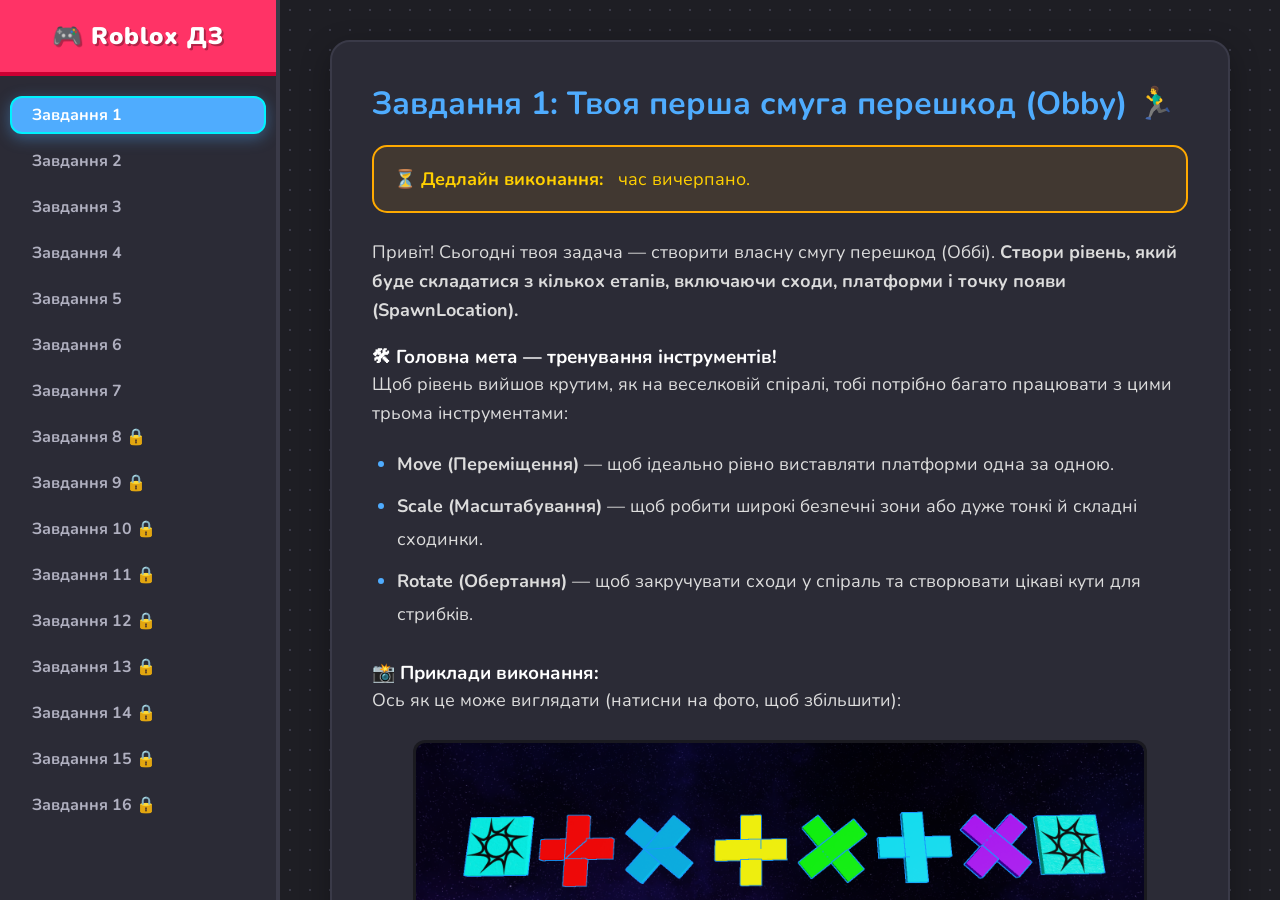
==== hw1.html @ 442c8420 "Initial commit" ====
<!doctype html>
<html lang="uk">
  <head>
    <meta charset="UTF-8" />
    <meta name="viewport" content="width=device-width, initial-scale=1.0" />
    <title>Roblox ДЗ - Завдання 1</title>
    <link
      href="https://fonts.googleapis.com/css2?family=Nunito:wght@400;700;900&display=swap"
      rel="stylesheet"
    />
    <link rel="stylesheet" href="style.css" />
  </head>
  <body>
    <div class="app-container">
      <aside class="sidebar">
        <div class="logo">
          <h2>🎮 Roblox ДЗ</h2>
        </div>
        <nav class="task-list">
          <a href="hw1.html" class="task-link active">Завдання 1</a>
          <a href="hw2.html" class="task-link">Завдання 2</a>
          <a href="hw3.html" class="task-link">Завдання 3</a>
          <a href="hw4.html" class="task-link">Завдання 4</a>
          <a href="hw5.html" class="task-link">Завдання 5</a>
          <a href="hw6.html" class="task-link">Завдання 6</a>
          <a href="hw7.html" class="task-link">Завдання 7</a>

          <a href="hw8.html" class="task-link">Завдання 8 🔒</a>
          <a href="hw9.html" class="task-link">Завдання 9 🔒</a>
          <a href="hw10.html" class="task-link">Завдання 10 🔒</a>
          <a href="hw11.html" class="task-link">Завдання 11 🔒</a>
          <a href="hw12.html" class="task-link">Завдання 12 🔒</a>
          <a href="hw13.html" class="task-link">Завдання 13 🔒</a>
          <a href="hw14.html" class="task-link">Завдання 14 🔒</a>
          <a href="hw15.html" class="task-link">Завдання 15 🔒</a>
          <a href="hw16.html" class="task-link">Завдання 16 🔒</a>
        </nav>
      </aside>

      <main class="main-content">
        <div class="content-box">
          <h1>Завдання 1: Твоя перша смуга перешкод (Obby) 🏃‍♂️</h1>

          <div class="info-box deadline-box">
            <strong>⏳ Дедлайн виконання:</strong> час вичерпано.
          </div>

          <p>
            Привіт! Сьогодні твоя задача — створити власну смугу перешкод
            (Оббі).
            <strong
              >Створи рівень, який буде складатися з кількох етапів, включаючи
              сходи, платформи і точку появи (SpawnLocation).</strong
            >
          </p>

          <h3>🛠 Головна мета — тренування інструментів!</h3>
          <p>
            Щоб рівень вийшов крутим, як на веселковій спіралі, тобі потрібно
            багато працювати з цими трьома інструментами:
          </p>
          <ul class="task-steps">
            <li>
              <strong>Move (Переміщення)</strong> — щоб ідеально рівно
              виставляти платформи одна за одною.
            </li>
            <li>
              <strong>Scale (Масштабування)</strong> — щоб робити широкі
              безпечні зони або дуже тонкі й складні сходинки.
            </li>
            <li>
              <strong>Rotate (Обертання)</strong> — щоб закручувати сходи у
              спіраль та створювати цікаві кути для стрибків.
            </li>
          </ul>

          <h3>📸 Приклади виконання:</h3>
          <p>Ось як це може виглядати (натисни на фото, щоб збільшити):</p>

          <div class="slider-wrapper">
            <div class="slider-container">
              <img src="img/1.png" alt="Приклад 1" class="slide active" />
              <img src="img/2.png" alt="Приклад 2" class="slide" />
              <img src="img/3.png" alt="Приклад 3" class="slide" />
              <img src="img/4.png" alt="Приклад 3" class="slide" />
              <img src="img/5.png" alt="Приклад 3" class="slide" />
            </div>

            <div class="slider-controls">
              <button
                class="slider-btn prev-btn"
                style="font-family: arial; font-size: 10px; color: #ffffff"
              >
                &#9668;
              </button>
              <button
                class="slider-btn next-btn"
                style="font-family: arial; font-size: 10px; color: #ffffff"
              >
                &#9658;
              </button>
            </div>
          </div>

          <div class="info-box warning-box">
            <div class="icon">🚫</div>
            <div>
              <strong>Увага: Тулбокс заборонено!</strong><br />
              Користуватися Toolbox у цьому завданні не можна. Всі деталі,
              сходинки та перешкоди ти маєш створити повністю самостійно,
              використовуючи лише базові фігури (Part). Покажи свою
              креативність!
            </div>
          </div>

          <div class="interactive-task">
            <h3>🎮 Перевір себе: Міні-гра!</h3>
            <p>
              Окрім побудови лабіринту в Roblox Studio, на тебе чекає ще одне
              важливе завдання! Зіграй у цю міні-гру, щоб закріпити знання про
              інструменти.
              <strong
                >Коли успішно пройдеш її, обов'язково зроби скріншот свого
                результату та скинь його у наш Telegram-чат</strong
              >
              разом із фотографіями твого лабіринту!
            </p>

            <div class="iframe-wrapper">
              <iframe
                src="https://learningapps.org/watch?v=pa8qwa5ut26"
                allowfullscreen="true"
                webkitallowfullscreen="true"
                mozallowfullscreen="true"
              ></iframe>
            </div>
          </div>

          <div class="info-box telegram-box">
            <div class="tg-icon">📲</div>
            <div>
              <strong>Як здати домашнє завдання:</strong><br />
              Коли все зробиш, обов'язково
              <b>зроби два скріншоти (або фото екрана)</b>: <br />

              📸 Фото твого <b>готового лабіринту</b> з декораціями.<br />

              🎮 Фото <b>пройденої міні-гри</b> .
              <br />

              Відправ обидві фотографії у наш спільний чат в Telegram.
            </div>
          </div>
        </div>
      </main>
    </div>
    <div id="lightbox-modal" class="lightbox">
      <span class="close-btn">&times;</span>
      <img class="lightbox-content" id="lightbox-img" />
    </div>

    <script src="script.js"></script>
  </body>
</html>
---- style.css ----
/* Базові налаштування */
* {
  margin: 0;
  padding: 0;
  box-sizing: border-box;
  font-family: "Nunito", sans-serif;
}

body {
  background-color: #1e1e24; /* Темний фон під Roblox Studio */
  color: #ffffff;
}

/* Контейнер всього додатку */
.app-container {
  display: flex;
  height: 100vh;
  overflow: hidden;
}

/* Бокова панель */
.sidebar {
  width: 280px;
  background-color: #2b2b36;
  border-right: 4px solid #3a3a48;
  display: flex;
  flex-direction: column;
}

.logo {
  padding: 20px;
  background-color: #ff3366; /* Яскравий акцент */
  text-align: center;
  border-bottom: 4px solid #cc0033;
}

.logo h2 {
  font-size: 24px;
  font-weight: 900;
  letter-spacing: 1px;
  text-shadow: 2px 2px 0px rgba(0, 0, 0, 0.3);
}

.task-list {
  flex-grow: 1;
  overflow-y: auto;
  padding: 20px 10px;
  display: flex;
  flex-direction: column;
  gap: 8px;
}

.task-link {
  text-decoration: none;
  color: #b0b0c0;
  padding: 6px 20px;
  border-radius: 12px;
  font-weight: 700;
  font-size: 16px;
  transition: all 0.2s ease;
  border: 2px solid transparent;
}

.task-link:hover {
  background-color: #3a3a48;
  color: #ffffff;
  transform: translateX(5px);
}

/* Активне посилання */
.task-link.active {
  background-color: #4facfe;
  color: #ffffff;
  border-color: #00f2fe;
  box-shadow: 0 4px 15px rgba(79, 172, 254, 0.4);
}

/* Головний контент */
.main-content {
  flex-grow: 1;
  padding: 40px;
  position: relative; /* Важливо для позиціонування оверлею */
  overflow-y: auto;
  background-image: radial-gradient(#3a3a48 1px, transparent 1px);
  background-size: 20px 20px; /* Цікавий фон у крапочку */
}

.content-box {
  background-color: #2b2b36;
  max-width: 900px;
  margin: 0 auto;
  padding: 40px;
  border-radius: 20px;
  box-shadow: 0 10px 30px rgba(0, 0, 0, 0.3);
  border: 2px solid #3a3a48;
}

.content-box h1 {
  color: #4facfe;
  margin-bottom: 20px;
  font-size: 32px;
}

.content-box p {
  font-size: 18px;
  line-height: 1.6;
  color: #dcdcdc;
  margin-bottom: 20px;
}

.code-placeholder {
  background-color: #1a1a20;
  padding: 20px;
  border-radius: 10px;
  border-left: 5px solid #ff3366;
  color: #a0a0b0;
}

/* === ОВЕРЛЕЙ БЛОКУВАННЯ (Заглушка) === */
.lock-overlay {
  display: none; /* Сховано за замовчуванням */
  position: absolute;
  top: 0;
  left: 0;
  width: 100%;
  height: 100%;
  background-color: rgba(30, 30, 36, 0.85);
  backdrop-filter: blur(8px);
  z-index: 10;
  align-items: center;
  justify-content: center;
}

/* Показуємо оверлей, якщо main має клас 'locked' */
.main-content.locked .lock-overlay {
  display: flex;
}

.lock-card {
  background: linear-gradient(145deg, #2b2b36, #3a3a48);
  padding: 50px 40px;
  border-radius: 24px;
  text-align: center;
  border: 3px solid #ff3366;
  box-shadow: 0 20px 50px rgba(0, 0, 0, 0.5);
  max-width: 500px;
  animation: popIn 0.5s cubic-bezier(0.175, 0.885, 0.32, 1.275);
}

.lock-icon {
  font-size: 64px;
  margin-bottom: 20px;
  animation: shake 2s infinite ease-in-out;
}

.lock-card h2 {
  color: #ffffff;
  margin-bottom: 15px;
  font-size: 26px;
}

.lock-card p {
  color: #b0b0c0;
  font-size: 18px;
}

.lock-card strong {
  color: #ff3366;
  font-size: 22px;
  display: block;
  margin-top: 10px;
}

/* Анімації для дитячої живості */
@keyframes popIn {
  0% {
    transform: scale(0.8);
    opacity: 0;
  }
  100% {
    transform: scale(1);
    opacity: 1;
  }
}

@keyframes shake {
  0%,
  100% {
    transform: rotate(0deg);
  }
  25% {
    transform: rotate(-10deg);
  }
  75% {
    transform: rotate(10deg);
  }
}

/* Скроллбар */
::-webkit-scrollbar {
  width: 8px;
}
::-webkit-scrollbar-track {
  background: #1e1e24;
}
::-webkit-scrollbar-thumb {
  background: #4facfe;
  border-radius: 4px;
}

/* --- Стилі для сторінки завдань --- */

/* Список кроків завдання */
.task-steps {
  margin: 15px 0 30px 25px;
  color: #dcdcdc;
  font-size: 18px;
  line-height: 1.8;
}

.task-steps li {
  margin-bottom: 10px;
}

.task-steps li::marker {
  color: #4facfe;
  font-weight: bold;
}

/* Інформаційні блоки (дедлайн та телеграм) */
.info-box {
  padding: 20px;
  border-radius: 15px;
  margin-bottom: 25px;
  font-size: 18px;
  display: flex;
  align-items: center;
  gap: 15px;
}

/* Блок дедлайну (жовтий/помаранчевий акцент) */
.deadline-box {
  background-color: rgba(255, 170, 0, 0.1);
  border: 2px solid #ffaa00;
  color: #ffd000;
}

/* Блок Telegram (синій акцент) */
.telegram-box {
  background-color: rgba(0, 136, 204, 0.1);
  border: 2px solid #0088cc;
  color: #e0f2fe;
  margin-top: 30px;
}

.telegram-box strong {
  color: #00aaff;
  font-size: 20px;
}

.tg-icon {
  font-size: 40px;
  animation: bounce 2s infinite;
}

@keyframes bounce {
  0%,
  20%,
  50%,
  80%,
  100% {
    transform: translateY(0);
  }
  40% {
    transform: translateY(-10px);
  }
  60% {
    transform: translateY(-5px);
  }
}
/*h1 */
/* --- Нові стилі для Завдання 1 --- */

/* Блок заборони (червоний акцент) */
.warning-box {
  background-color: rgba(255, 51, 102, 0.1);
  border: 2px solid #ff3366;
  color: #ffb3c6;
}

.warning-box strong {
  color: #ff3366;
  font-size: 20px;
}

.warning-box .icon {
  font-size: 40px;
}

/* Блок зі стікером персонажа */
.sticker-box {
  display: flex;
  align-items: center;
  background: linear-gradient(135deg, #4facfe22, #00f2fe22);
  border-radius: 20px;
  padding: 15px 25px;
  margin: 30px 0;
  border: 2px dashed #4facfe;
  gap: 20px;
}

.sticker-text {
  font-size: 18px;
  color: #e0f2fe;
}

.sticker-text strong {
  color: #4facfe;
  font-size: 22px;
  letter-spacing: 1px;
}

/* CSS-малюнок персонажа (Дівчинка, темне каре, жовта футболка, синій комбінезон) */
.character-sticker {
  position: relative;
  width: 70px;
  height: 70px;
  background-color: #ffd166; /* Жовта футболка */
  border-radius: 50%;
  display: flex;
  align-items: center;
  justify-content: center;
  box-shadow: 0 5px 15px rgba(0, 0, 0, 0.3);
  border: 3px solid #118ab2; /* Синій комбінезон (акцент) */
  flex-shrink: 0;
}

.char-hair {
  position: absolute;
  top: -5px;
  width: 76px;
  height: 40px;
  background-color: #2b2d42; /* Темне волосся */
  border-radius: 40px 40px 10px 10px;
  z-index: 1;
}

.char-face {
  position: relative;
  z-index: 2;
  font-size: 30px;
  margin-top: 10px;
}
/* === СЛАЙДЕР === */
.slider-wrapper {
  display: flex;
  flex-direction: column;
  align-items: center;
  margin: 25px 0;
}

.slider-container {
  width: 90%; /* Робимо широким, як дві старі картинки разом */
  height: 220px; /* Залишаємо висоту майже незмінною */
  position: relative;
  border-radius: 12px;
  overflow: hidden;
  background-color: #1a1a20; /* Темний фон під картинкою */
  border: 3px solid transparent;
  transition:
    border-color 0.3s ease,
    box-shadow 0.3s ease;
}

.slider-container:hover {
  border-color: #4facfe;
  box-shadow: 0 10px 20px rgba(79, 172, 254, 0.4);
}

.slide {
  position: absolute;
  top: 0;
  left: 0;
  width: 100%;
  height: 100%;
  object-fit: cover; /* ВАЖЛИВО: картинка більше НЕ обрізається, а повністю вписується! */
  opacity: 0;
  transition:
    opacity 0.5s ease-in-out,
    transform 0.3s ease;
  cursor: zoom-in; /* Курсор лупи для розуміння, що можна клікнути */
}

.slide.active {
  opacity: 1;
  z-index: 1;
}

.slide.active:hover {
  transform: scale(1.02); /* Легкий зум при наведенні для анімації */
}

/* Кнопки під слайдером */
.slider-controls {
  margin-top: 10px;
  display: flex;
  gap: 15px;
}

.slider-btn {
  /* Яскравий градієнт замість нудного сірого фону */
  background: linear-gradient(135deg, #4facfe, #00f2fe);
  color: #ffffff;
  border: none; /* Прибираємо стару рамку */
  border-radius: 50%;
  width: 20px; /* Робимо трохи більшими */
  height: 20px;
  font-size: 10px;
  cursor: pointer;
  display: flex;
  align-items: center;
  justify-content: center;
  transition: all 0.3s cubic-bezier(0.175, 0.885, 0.32, 1.275); /* Пружна анімація */
  box-shadow: 0 5px 15px rgba(0, 242, 254, 0.3); /* М'яка тінь-світіння */
  /* Робимо емодзі стрілок більш акуратними */
  padding-bottom: 3px;
  padding-right: 1px;
}

/* Ефект при наведенні */
.slider-btn:hover {
  transform: scale(1.15) rotate(-5deg); /* Кнопка збільшується і трохи нахиляється */
  box-shadow: 0 10px 25px rgba(0, 242, 254, 0.6); /* Світіння стає яскравішим */
  background: linear-gradient(
    135deg,
    #ff3366,
    #ff5757
  ); /* Зміна кольору на акцентний червоний при наведенні */
}

/* Ефект при натисканні */
.slider-btn:active {
  transform: scale(0.95);
}

/* === МОДАЛЬНЕ ВІКНО (LIGHTBOX) === */
.lightbox {
  display: none; /* Сховано за замовчуванням */
  position: fixed;
  z-index: 1000; /* Поверх усього */
  left: 0;
  top: 0;
  width: 100%;
  height: 100%;
  background-color: rgba(0, 0, 0, 0.9); /* Темний фон (бекдроп) */
  backdrop-filter: blur(5px); /* Розмиття фону */
  align-items: center;
  justify-content: center;
  opacity: 0;
  transition: opacity 0.3s ease;
}

/* Клас для відкриття через JS */
.lightbox.active {
  display: flex;
  opacity: 1;
}

/* Саме зображення в модалці */
.lightbox-content {
  max-width: 90%;
  max-height: 85vh;
  border-radius: 8px;
  box-shadow: 0 0 30px rgba(255, 255, 255, 0.1);
  animation: zoomIn 0.3s ease;
}

/* Хрестик закриття */
.close-btn {
  position: absolute;
  top: 20px;
  right: 40px;
  color: #f1f1f1;
  font-size: 50px;
  font-weight: bold;
  cursor: pointer;
  transition: color 0.2s;
  line-height: 1;
  z-index: 1001;
}

.close-btn:hover {
  color: #ff3366;
}

/* Анімація появи картинки */
@keyframes zoomIn {
  from {
    transform: scale(0.8);
    opacity: 0;
  }
  to {
    transform: scale(1);
    opacity: 1;
  }
}

/* Адаптивність для мобільних (картинки стануть одна під одною) */
@media (max-width: 768px) {
  .gallery {
    flex-direction: column;
  }
  .gallery-img {
    width: 100%;
    margin-bottom: 10px;
  }
}
/* Блок дозволу Тулбоксу (Зелений акцент) */
.toolbox-box {
  background-color: rgba(0, 255, 136, 0.1);
  border: 2px solid #00ff88;
  color: #ccffee;
  margin-bottom: 30px;
}

.toolbox-box strong {
  color: #00ff88;
  font-size: 20px;
}

.toolbox-box .icon {
  font-size: 40px;
  animation: pulse 2s infinite;
}

@keyframes pulse {
  0% {
    transform: scale(1);
  }
  50% {
    transform: scale(1.1);
  }
  100% {
    transform: scale(1);
  }
}
/* === ІНТЕРАКТИВНА ГРА (LEARNING APPS) === */
.interactive-task {
  background: linear-gradient(180deg, #2b2b36 0%, #1e1e24 100%);
  border: 3px dashed #8a2be2; /* Фіолетовий акцент для гри */
  border-radius: 20px;
  padding: 30px;
  margin: 40px 0;
  box-shadow: 0 10px 30px rgba(0, 0, 0, 0.3);
}

.interactive-task h3 {
  color: #b070ff; /* Світло-фіолетовий */
  margin-bottom: 10px;
  font-size: 26px;
  text-shadow: 0 2px 10px rgba(138, 43, 226, 0.4);
}

.interactive-task p {
  margin-bottom: 25px;
  font-size: 18px;
}

/* Обгортка для iframe */
.iframe-wrapper {
  position: relative;
  width: 100%;
  height: 500px; /* Висота, як ти й просив */
  border-radius: 15px;
  overflow: hidden; /* Важливо: обрізає гострі кути самого iframe */
  border: 4px solid #3a3a48; /* Темна рамка під стиль Roblox Studio */
  box-shadow: 0 10px 25px rgba(0, 0, 0, 0.5);
  background-color: #1a1a20; /* Фон, поки гра вантажиться */
}

/* Сам iframe */
.iframe-wrapper iframe {
  position: absolute;
  top: 0;
  left: 0;
  width: 100%;
  height: 100%;
  border: none; /* Прибираємо стандартну потворну рамку */
}

/* Адаптивність: на телефонах робимо гру трохи меншою по висоті */
@media (max-width: 768px) {
  .iframe-wrapper {
    height: 400px;
  }
  .interactive-task {
    padding: 20px;
  }
}
/* --- Стилі для кнопки копіювання коду --- */
.code-placeholder {
  position: relative; /* Важливо для позиціонування кнопки */
  /* ... твої існуючі стилі (background-color, padding і т.д.) залишаються тут ... */
}

.copy-btn {
  position: absolute;
  top: 10px;
  right: 10px;
  background-color: #3a3a48;
  color: #dcdcdc;
  border: 1px solid #4facfe;
  padding: 6px 12px;
  border-radius: 6px;
  cursor: pointer;
  font-size: 14px;
  font-weight: bold;
  transition: all 0.2s;
}

.copy-btn:hover {
  background-color: #4facfe;
  color: #ffffff;
}

.copy-btn.success {
  background-color: #00ff88;
  border-color: #00ff88;
  color: #1e1e24;
}
/* Додаємо відступ знизу для контейнера з кодом */
.code-placeholder {
  margin-bottom: 40px;
}

/* Стилізація головного заголовка завдання */
.task-title {
  font-size: 22px;
  color: #ffaa00; /* Яскравий жовто-помаранчевий акцент */
  margin-bottom: 20px;
  padding-bottom: 10px;
  border-bottom: 2px dashed #3a3a48;
  text-transform: uppercase;
  letter-spacing: 1px;
}

/* --- Стилі для підказок (спойлерів) --- */
.hints-wrapper {
  margin: 25px 0;
  background-color: rgba(43, 43, 54, 0.5);
  padding: 20px;
  border-radius: 12px;
  border: 2px dashed #4facfe;
}

.hints-wrapper h4 {
  color: #4facfe;
  margin-bottom: 15px;
  font-size: 18px;
}

.hint-item {
  margin-bottom: 10px;
  background-color: #1e1e24;
  border-radius: 8px;
  overflow: hidden;
  border: 1px solid #3a3a48;
}

/* Вигляд кнопки спойлера */
.hint-item summary {
  padding: 12px 15px;
  font-weight: bold;
  cursor: pointer;
  color: #dcdcdc;
  background-color: #3a3a48;
  transition:
    background-color 0.2s,
    color 0.2s;
  list-style: none; /* Прибираємо стандартний трикутник браузера */
}

.hint-item summary::-webkit-details-marker {
  display: none; /* Для старих браузерів */
}

/* Кастомний трикутник */
.hint-item summary::before {
  content: "▶";
  display: inline-block;
  margin-right: 10px;
  color: #4facfe;
  font-size: 14px;
  transition: transform 0.2s;
}

/* Поворот трикутника при відкритті */
.hint-item[open] summary::before {
  transform: rotate(90deg);
}

.hint-item summary:hover {
  background-color: #4facfe;
  color: #ffffff;
}

.hint-item summary:hover::before {
  color: #ffffff;
}

/* Вміст підказки */
.hint-item p {
  padding: 15px;
  margin: 0;
  border-top: 1px solid #3a3a48;
  font-size: 16px;
  color: #dcdcdc;
}
/* --- Стилі для клікабельного інлайн-коду --- */
code.inline-copy {
  background-color: #2b2b36;
  color: #ffaa00; /* Яскравий помаранчевий колір для синтаксису */
  font-family: "Courier New", Courier, monospace;
  font-size: 15px;
  font-weight: bold;
  padding: 4px 8px;
  margin: 0 2px;
  border-radius: 6px;
  border: 1px solid #3a3a48;
  cursor: pointer;
  transition: all 0.2s ease;
  display: inline-block; /* Щоб рамка не ламалася */
}

code.inline-copy:hover {
  background-color: #3a3a48;
  border-color: #4facfe;
  color: #4facfe;
  box-shadow: 0 0 10px rgba(79, 172, 254, 0.3);
}

/* Стан після успішного копіювання */
code.inline-copy.copied {
  background-color: #00ff88;
  color: #1e1e24;
  border-color: #00ff88;
  box-shadow: 0 0 10px rgba(0, 255, 136, 0.4);
}
/* === ПІДСВІЧУВАННЯ СИНТАКСИСУ (Roblox Studio) === */
#lua-code {
  color: #e2e2ec; /* Базовий колір тексту (наприклад, для wall) */
  font-family: "Courier New", Courier, monospace;
  font-size: 16px;
  line-height: 1.5;
}

.lua-keyword {
  color: #f86d7c;
} /* Червоно-кораловий (local, function) */
.lua-object {
  color: #82aaff;
} /* Синій (script.Parent) */
.lua-func {
  color: #82aaff;
} /* Синій (wait, print) */

.lua-bool {
  color: #ffc777;
  font-weight: bold;
} /* Жовтий жирний (false, true) */

/* ==========================================================================
   СТИЛІ ДЛЯ ДЗ №8 (Код, Інтерактив, Підказки)
   ========================================================================== */

/* --- Головний контейнер для коду (Термінал-стиль) --- */
.code-placeholder {
  position: relative;
  background-color: #18181f; /* Глибокий темний фон */
  padding: 24px 20px 24px 24px;
  border-radius: 12px;
  margin-bottom: 40px;
  box-shadow: 0 5px 15px rgba(0, 0, 0, 0.3);
  border-left: 6px solid #4facfe; /* Яскравий синій акцент зліва */
}

.code-placeholder pre {
  margin: 0;
  overflow-x: auto; /* Додає скрол, якщо код задовгий */
}

/* --- Кнопка копіювання головного коду --- */
.copy-btn {
  position: absolute;
  top: 15px;
  right: 15px;
  background-color: rgba(255, 255, 255, 0.05); /* Напівпрозорий фон */
  color: #dcdcdc;
  border: 1px solid #4a4a5a;
  padding: 6px 12px;
  border-radius: 6px;
  cursor: pointer;
  font-size: 13px;
  display: flex;
  align-items: center;
  gap: 6px;
  transition: all 0.2s;
}

.copy-btn:hover {
  background-color: rgba(255, 255, 255, 0.15);
  color: #ffffff;
  border-color: #7a7a8a;
}

.copy-btn.success {
  background-color: #00ff88; /* Зелений при успіху */
  color: #18181f;
  border-color: #00ff88;
  font-weight: bold;
}

/* === ПІДСВІЧУВАННЯ СИНТАКСИСУ (Roblox Studio) === */

.lua-object {
  color: #82aaff;
} /* Синій (script.Parent) */
.lua-func {
  color: #82aaff;
} /* Синій (wait, print, Vector3.new) */

.lua-string {
  color: #c3e88d;
} /* Зелений ("Grey", "Міст...") */
.lua-vec {
  color: #c3e88d;
  font-weight: bold;
} /* Велика Vector3.new */

/* --- Розподільник секцій (hr.divider) --- */
.divider {
  border: 0;
  height: 2px;
  background: linear-gradient(to right, transparent, #3a3a48, transparent);
  margin: 40px 0;
}

/* --- Клікабельний інлайн-код (code.inline-copy) --- */
code.inline-copy {
  background-color: #2b2b36;
  color: #ffaa00; /* Помаранчевий колір синтаксису */
  font-family: "Courier New", Courier, monospace;
  font-size: 15px;
  font-weight: bold;
  padding: 4px 8px;
  margin: 0 2px;
  border-radius: 6px;
  border: 1px solid #3a3a48;
  cursor: pointer;
  transition: all 0.2s ease;
  display: inline-block;
}

code.inline-copy:hover {
  background-color: #3a3a48;
  border-color: #4facfe;
  color: #4facfe;
  box-shadow: 0 0 10px rgba(79, 172, 254, 0.3);
}

/* Стан після успішного інлайн-копіювання */
code.inline-copy.copied {
  background-color: #00ff88;
  color: #1e1e24;
  border-color: #00ff88;
  box-shadow: 0 0 10px rgba(0, 255, 136, 0.4);
}

/* --- Стилі для підказок (details + summary) --- */
.hint-item {
  margin-bottom: 10px;
  background-color: #1e1e24;
  border-radius: 8px;
  overflow: hidden;
  border: 1px solid #3a3a48;
}

.hint-item summary {
  padding: 12px 15px;
  font-weight: bold;
  cursor: pointer;
  color: #dcdcdc;
  background-color: #3a3a48;
  list-style: none; /* Прибираємо трикутник */
  transition: background-color 0.2s;
}

.hint-item summary::-webkit-details-marker {
  display: none;
}

/* Кастомний трикутник ▶ */
.hint-item summary::before {
  content: "▶";
  display: inline-block;
  margin-right: 10px;
  color: #4facfe;
  font-size: 14px;
  transition: transform 0.2s;
}

/* Поворот трикутника при відкритті */
.hint-item[open] summary::before {
  transform: rotate(90deg);
}

.hint-item summary:hover {
  background-color: #4facfe;
  color: #ffffff;
}

.hint-item p {
  padding: 15px;
  margin: 0;
  border-top: 1px solid #3a3a48;
  font-size: 16px;
  color: #dcdcdc;
}
/* ==========================================================================
   СТИЛІ ДЛЯ ДЗ №8 (Код, Інтерактив, Підказки)
   ========================================================================== */

/* --- Головний контейнер для коду (Термінал-стиль) --- */
.code-placeholder {
  position: relative;
  background-color: #18181f; /* Глибокий темний фон */
  padding: 24px 20px 24px 24px;
  border-radius: 12px;
  margin-bottom: 40px;
  box-shadow: 0 5px 15px rgba(0, 0, 0, 0.3);
  border-left: 6px solid #4facfe; /* Яскравий синій акцент зліва */
}

.code-placeholder pre {
  margin: 0;
  overflow-x: auto; /* Додає скрол, якщо код задовгий */
}

.code-placeholder code {
  font-family: "Courier New", Courier, monospace;
  font-size: 16px;
  color: #e2e2ec; /* Базовий колір тексту (наприклад, для bridge) */
  line-height: 1.6;
}

/* === ПІДСВІЧУВАННЯ СИНТАКСИСУ (Roblox Studio) === */
.lua-keyword {
  color: #f86d7c;
} /* Червоно-кораловий (local, wait) */
.lua-object {
  color: #82aaff;
} /* Синій (script.Parent) */
.lua-func {
  color: #82aaff;
} /* Синій (wait, print, Vector3.new) */

.lua-string {
  color: #c3e88d;
} /* Зелений ("Grey", "Міст...") */
.lua-vec {
  color: #c3e88d;
  font-weight: bold;
} /* Велика Vector3.new */

/* --- Розподільник секцій (hr.divider) --- */
.divider {
  border: 0;
  height: 2px;
  background: linear-gradient(to right, transparent, #3a3a48, transparent);
  margin: 40px 0;
}

/* --- Клікабельний інлайн-код (code.inline-copy) --- */
code.inline-copy {
  background-color: #2b2b36;
  color: #ffaa00; /* Помаранчевий колір синтаксису */
  font-family: "Courier New", Courier, monospace;
  font-size: 15px;
  font-weight: bold;
  padding: 4px 8px;
  margin: 0 2px;
  border-radius: 6px;
  border: 1px solid #3a3a48;
  cursor: pointer;
  transition: all 0.2s ease;
  display: inline-block;
}

code.inline-copy:hover {
  background-color: #3a3a48;
  border-color: #4facfe;
  color: #4facfe;
  box-shadow: 0 0 10px rgba(79, 172, 254, 0.3);
}

/* Стан після успішного інлайн-копіювання */
code.inline-copy.copied {
  background-color: #00ff88;
  color: #1e1e24;
  border-color: #00ff88;
  box-shadow: 0 0 10px rgba(0, 255, 136, 0.4);
}

/* --- Стилі для підказок (details + summary) --- */
.hint-item {
  margin-bottom: 10px;
  background-color: #1e1e24;
  border-radius: 8px;
  overflow: hidden;
  border: 1px solid #3a3a48;
}

.hint-item summary {
  padding: 12px 15px;
  font-weight: bold;
  cursor: pointer;
  color: #dcdcdc;
  background-color: #3a3a48;
  list-style: none; /* Прибираємо трикутник */
  transition: background-color 0.2s;
}

.hint-item summary::-webkit-details-marker {
  display: none;
}

/* Кастомний трикутник ▶ */
.hint-item summary::before {
  content: "▶";
  display: inline-block;
  margin-right: 10px;
  color: #4facfe;
  font-size: 14px;
  transition: transform 0.2s;
}

/* Поворот трикутника при відкритті */
.hint-item[open] summary::before {
  transform: rotate(90deg);
}

.hint-item summary:hover {
  background-color: #4facfe;
  color: #ffffff;
}

.hint-item p {
  padding: 15px;
  margin: 0;
  border-top: 1px solid #3a3a48;
  font-size: 16px;
  color: #dcdcdc;
}
/* ==========================================================================
   СТИЛІ ДЛЯ ДЗ №8 (Код, Інтерактив, Підказки)
   ========================================================================== */

/* --- Головний контейнер для коду (Термінал-стиль) --- */
.code-placeholder {
  position: relative;
  background-color: #18181f; /* Глибокий темний фон */
  padding: 24px 20px 24px 24px;
  border-radius: 12px;
  margin-bottom: 40px;
  box-shadow: 0 5px 15px rgba(0, 0, 0, 0.3);
  border-left: 6px solid #4facfe; /* Яскравий синій акцент зліва */
}

.code-placeholder pre {
  margin: 0;
  overflow-x: auto; /* Додає скрол, якщо код задовгий */
}

/* === ПІДСВІЧУВАННЯ СИНТАКСИСУ (Roblox Studio) === */
.lua-keyword {
  color: #f86d7c;
} /* Червоно-кораловий (local, wait) */
.lua-object {
  color: #82aaff;
} /* Синій (script.Parent) */
.lua-func {
  color: #82aaff;
} /* Синій (wait, print, Vector3.new) */

.lua-string {
  color: #c3e88d;
} /* Зелений ("Grey", "Міст...") */
.lua-vec {
  color: #c3e88d;
  font-weight: bold;
} /* Велика Vector3.new */

/* --- Розподільник секцій (hr.divider) --- */
.divider {
  border: 0;
  height: 2px;
  background: linear-gradient(to right, transparent, #3a3a48, transparent);
  margin: 40px 0;
}

/* --- Клікабельний інлайн-код (code.inline-copy) --- */
code.inline-copy {
  background-color: #2b2b36;
  color: #ffaa00; /* Помаранчевий колір синтаксису */
  font-family: "Courier New", Courier, monospace;
  font-size: 15px;
  font-weight: bold;
  padding: 4px 8px;
  margin: 0 2px;
  border-radius: 6px;
  border: 1px solid #3a3a48;
  cursor: pointer;
  transition: all 0.2s ease;
  display: inline-block;
}

code.inline-copy:hover {
  background-color: #3a3a48;
  border-color: #4facfe;
  color: #4facfe;
  box-shadow: 0 0 10px rgba(79, 172, 254, 0.3);
}

/* Стан після успішного інлайн-копіювання */
code.inline-copy.copied {
  background-color: #00ff88;
  color: #1e1e24;
  border-color: #00ff88;
  box-shadow: 0 0 10px rgba(0, 255, 136, 0.4);
}

/* --- Стилі для підказок (details + summary) --- */
.hint-item {
  margin-bottom: 10px;
  background-color: #1e1e24;
  border-radius: 8px;
  overflow: hidden;
  border: 1px solid #3a3a48;
}

.hint-item summary {
  padding: 12px 15px;
  font-weight: bold;
  cursor: pointer;
  color: #dcdcdc;
  background-color: #3a3a48;
  list-style: none; /* Прибираємо трикутник */
  transition: background-color 0.2s;
}

.hint-item summary::-webkit-details-marker {
  display: none;
}

/* Кастомний трикутник ▶ */
.hint-item summary::before {
  content: "▶";
  display: inline-block;
  margin-right: 10px;
  color: #4facfe;
  font-size: 14px;
  transition: transform 0.2s;
}

/* Поворот трикутника при відкритті */
.hint-item[open] summary::before {
  transform: rotate(90deg);
}

.hint-item summary:hover {
  background-color: #4facfe;
  color: #ffffff;
}

.hint-item p {
  padding: 15px;
  margin: 0;
  border-top: 1px solid #3a3a48;
  font-size: 16px;
  color: #dcdcdc;
}

/* ==========================================================================
   ПІДСВІЧУВАННЯ СИНТАКСИСУ (Reusable Classes)
   Додай це у свій style.css ОДИН РАЗ, щоб код на сайті мав кольори
   ========================================================================== */

/* Кольори підібрані максимально близько до Roblox Studio (темна тема) */
.lua-keyword {
  color: #f86d7c;
} /* Червоно-кораловий (local, wait) */
.lua-object {
  color: #82aaff;
} /* Синій (script.Parent) */
.lua-func {
  color: #82aaff;
} /* Синій (wait, print) */
.lua-prop {
  color: #82aaff;
} /* Синій (BrickColor, Size) */
.lua-num {
  color: #ffc777;
} /* Жовтий (5, 2, 4, 1, 20) */
.lua-string {
  color: #c3e88d;
} /* Зелений ("Grey", "Міст...") */
.lua-vec {
  color: #c3e88d;
  font-weight: bold;
} /* Велика Vector3.new */
/* --- Спеціальний стиль для виноски у ДЗ №8 --- */
.info-box.footnote-box {
  margin-top: 20px;
  background-color: rgba(79, 172, 254, 0.1); /* Дуже прозорий синій фонок */
  border: 2px dashed #4facfe; /* Пунктирна синя рамка */
  color: #4facfe; /* Синій колір тексту */
  font-style: italic; /* Курсив для виділення */
}
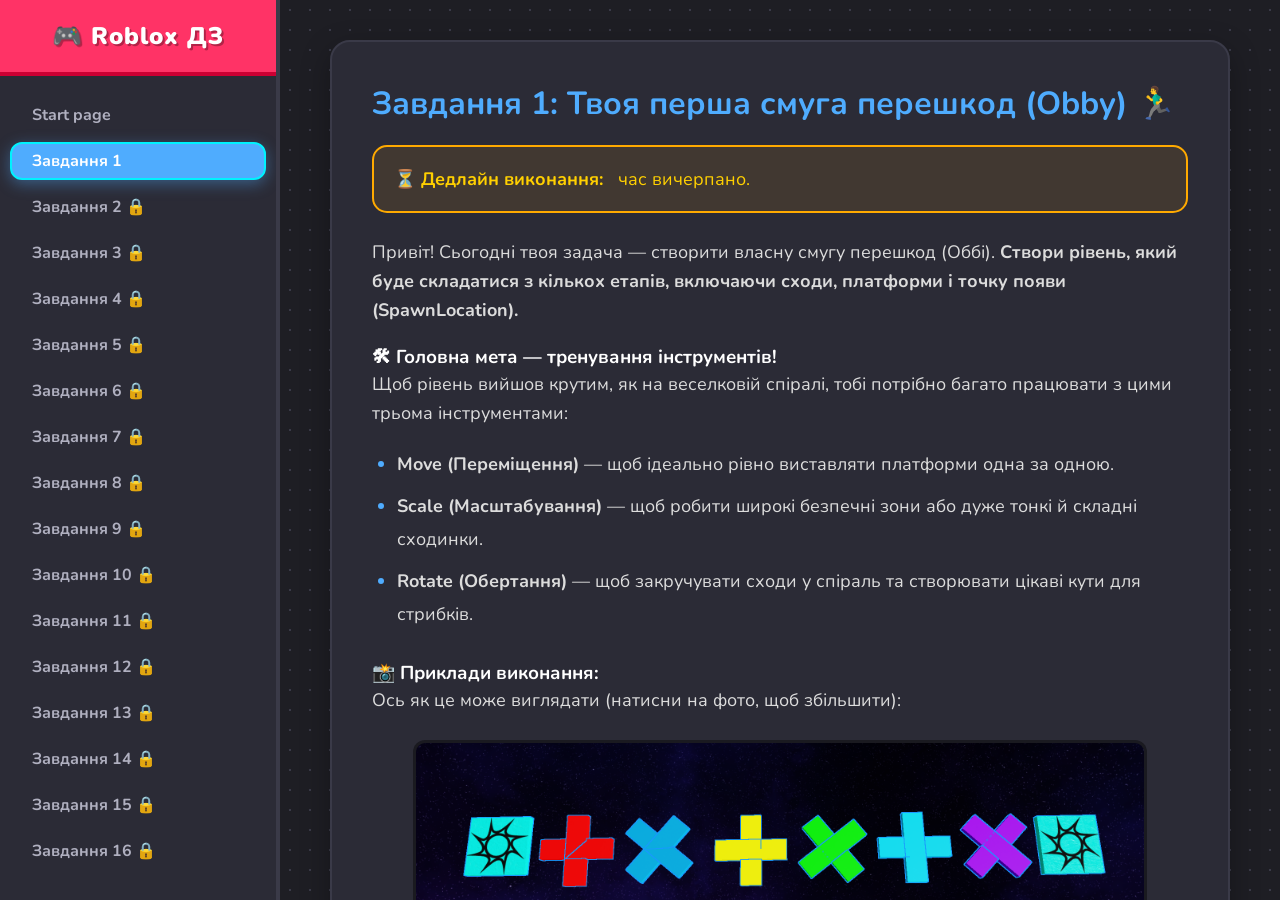
==== commit 0d2ad538: "ls1" ====
--- a/hw1.html
+++ b/hw1.html
@@ -17,13 +17,14 @@
           <h2>🎮 Roblox ДЗ</h2>
         </div>
         <nav class="task-list">
+          <a href="index.html" class="task-link">Start page</a>
           <a href="hw1.html" class="task-link active">Завдання 1</a>
-          <a href="hw2.html" class="task-link">Завдання 2</a>
-          <a href="hw3.html" class="task-link">Завдання 3</a>
-          <a href="hw4.html" class="task-link">Завдання 4</a>
-          <a href="hw5.html" class="task-link">Завдання 5</a>
-          <a href="hw6.html" class="task-link">Завдання 6</a>
-          <a href="hw7.html" class="task-link">Завдання 7</a>
+          <a href="hw2.html" class="task-link">Завдання 2 🔒</a>
+          <a href="hw3.html" class="task-link">Завдання 3 🔒</a>
+          <a href="hw4.html" class="task-link">Завдання 4 🔒</a>
+          <a href="hw5.html" class="task-link">Завдання 5 🔒</a>
+          <a href="hw6.html" class="task-link">Завдання 6 🔒</a>
+          <a href="hw7.html" class="task-link">Завдання 7 🔒</a>
 
           <a href="hw8.html" class="task-link">Завдання 8 🔒</a>
           <a href="hw9.html" class="task-link">Завдання 9 🔒</a>
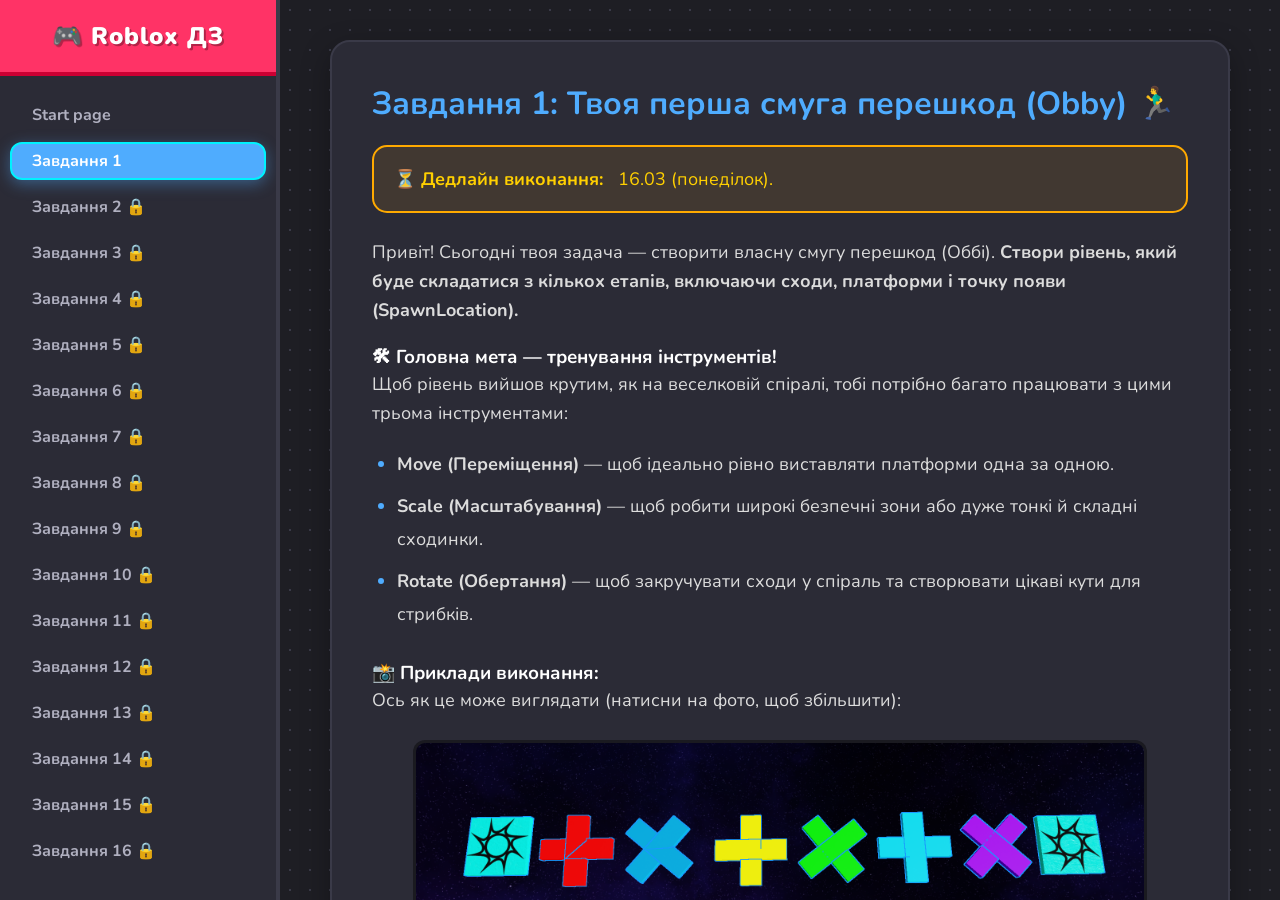
==== commit 5d1414bc: "иии" ====
--- a/hw1.html
+++ b/hw1.html
@@ -43,7 +43,7 @@
           <h1>Завдання 1: Твоя перша смуга перешкод (Obby) 🏃‍♂️</h1>
 
           <div class="info-box deadline-box">
-            <strong>⏳ Дедлайн виконання:</strong> час вичерпано.
+            <strong>⏳ Дедлайн виконання:</strong> 16.03 (понеділок).
           </div>
 
           <p>
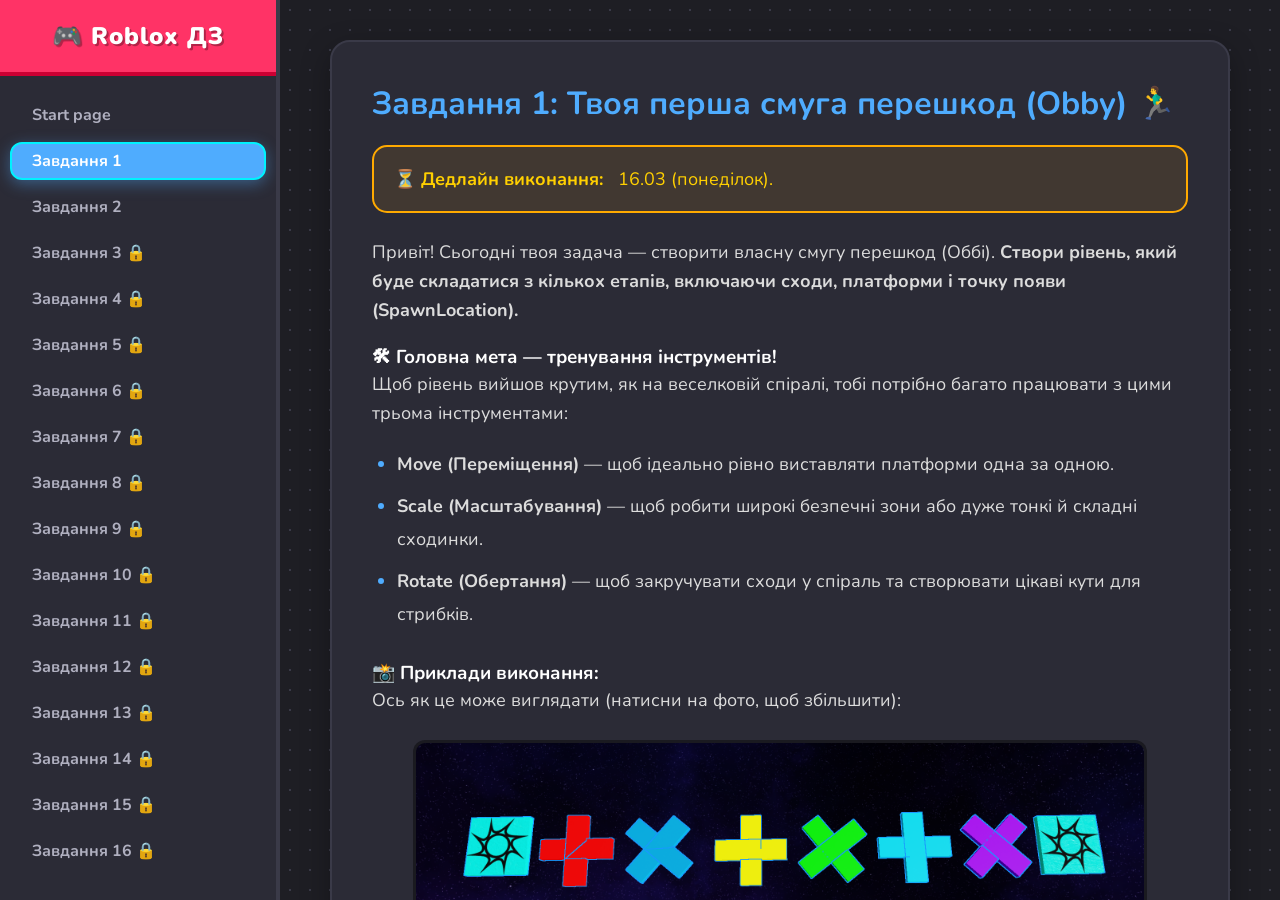
==== commit ce97d333: "рь" ====
--- a/hw1.html
+++ b/hw1.html
@@ -19,7 +19,7 @@
         <nav class="task-list">
           <a href="index.html" class="task-link">Start page</a>
           <a href="hw1.html" class="task-link active">Завдання 1</a>
-          <a href="hw2.html" class="task-link">Завдання 2 🔒</a>
+          <a href="hw2.html" class="task-link">Завдання 2 </a>
           <a href="hw3.html" class="task-link">Завдання 3 🔒</a>
           <a href="hw4.html" class="task-link">Завдання 4 🔒</a>
           <a href="hw5.html" class="task-link">Завдання 5 🔒</a>
--- a/style.css
+++ b/style.css
@@ -5,7 +5,9 @@
   box-sizing: border-box;
   font-family: "Nunito", sans-serif;
 }
-
+.main-content:has(.lock-overlay) {
+  overflow: hidden; /* <--- САМЕ ЦЕ ВИМИКАЄ ПРОКРУТКУ */
+}
 body {
   background-color: #1e1e24; /* Темний фон під Roblox Studio */
   color: #ffffff;
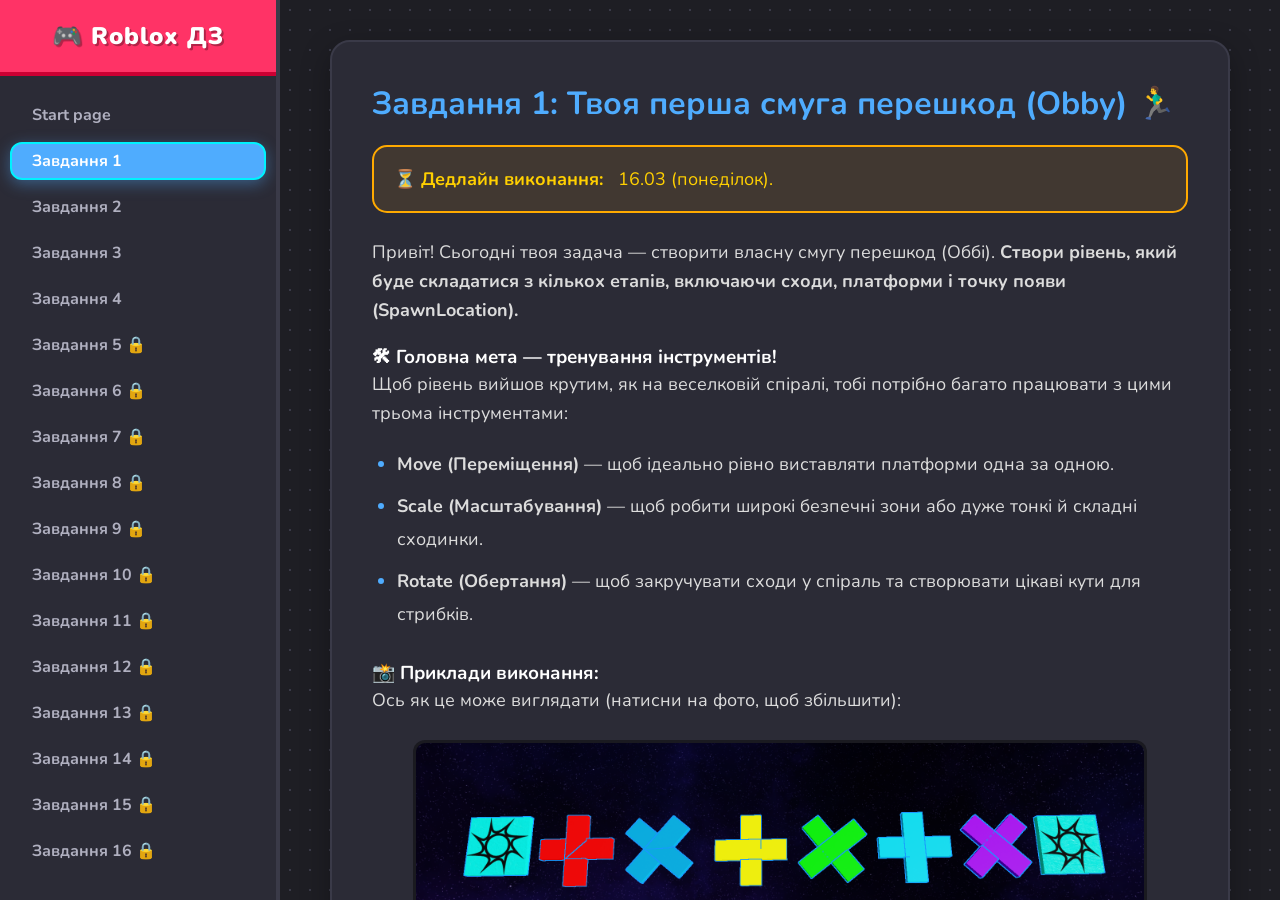
==== commit 21a478da: "квпк" ====
--- a/hw1.html
+++ b/hw1.html
@@ -20,8 +20,8 @@
           <a href="index.html" class="task-link">Start page</a>
           <a href="hw1.html" class="task-link active">Завдання 1</a>
           <a href="hw2.html" class="task-link">Завдання 2 </a>
-          <a href="hw3.html" class="task-link">Завдання 3 🔒</a>
-          <a href="hw4.html" class="task-link">Завдання 4 🔒</a>
+          <a href="hw3.html" class="task-link">Завдання 3 </a>
+          <a href="hw4.html" class="task-link">Завдання 4 </a>
           <a href="hw5.html" class="task-link">Завдання 5 🔒</a>
           <a href="hw6.html" class="task-link">Завдання 6 🔒</a>
           <a href="hw7.html" class="task-link">Завдання 7 🔒</a>
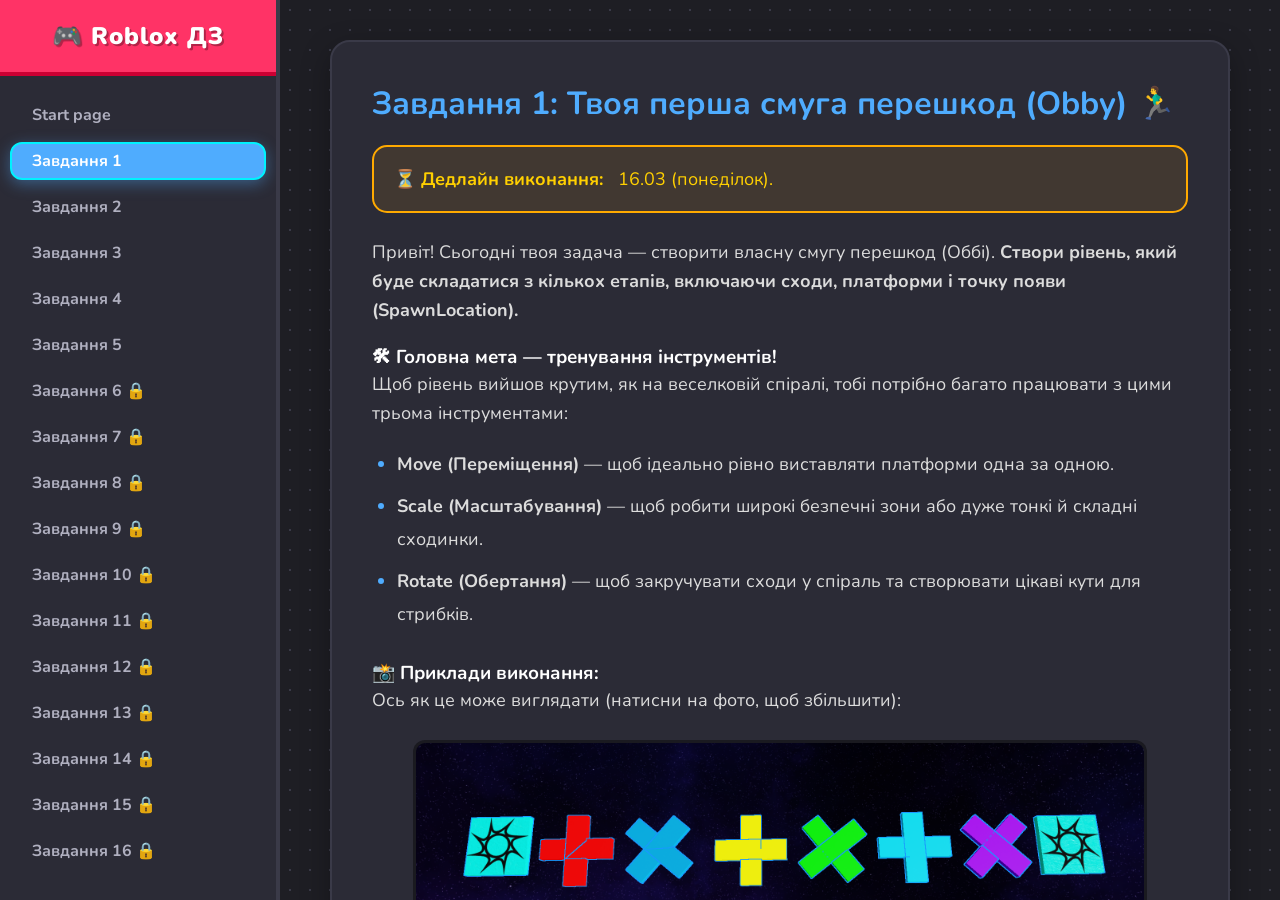
==== commit 77e3363b: "уіауа" ====
--- a/hw1.html
+++ b/hw1.html
@@ -22,7 +22,7 @@
           <a href="hw2.html" class="task-link">Завдання 2 </a>
           <a href="hw3.html" class="task-link">Завдання 3 </a>
           <a href="hw4.html" class="task-link">Завдання 4 </a>
-          <a href="hw5.html" class="task-link">Завдання 5 🔒</a>
+          <a href="hw5.html" class="task-link">Завдання 5 </a>
           <a href="hw6.html" class="task-link">Завдання 6 🔒</a>
           <a href="hw7.html" class="task-link">Завдання 7 🔒</a>
 
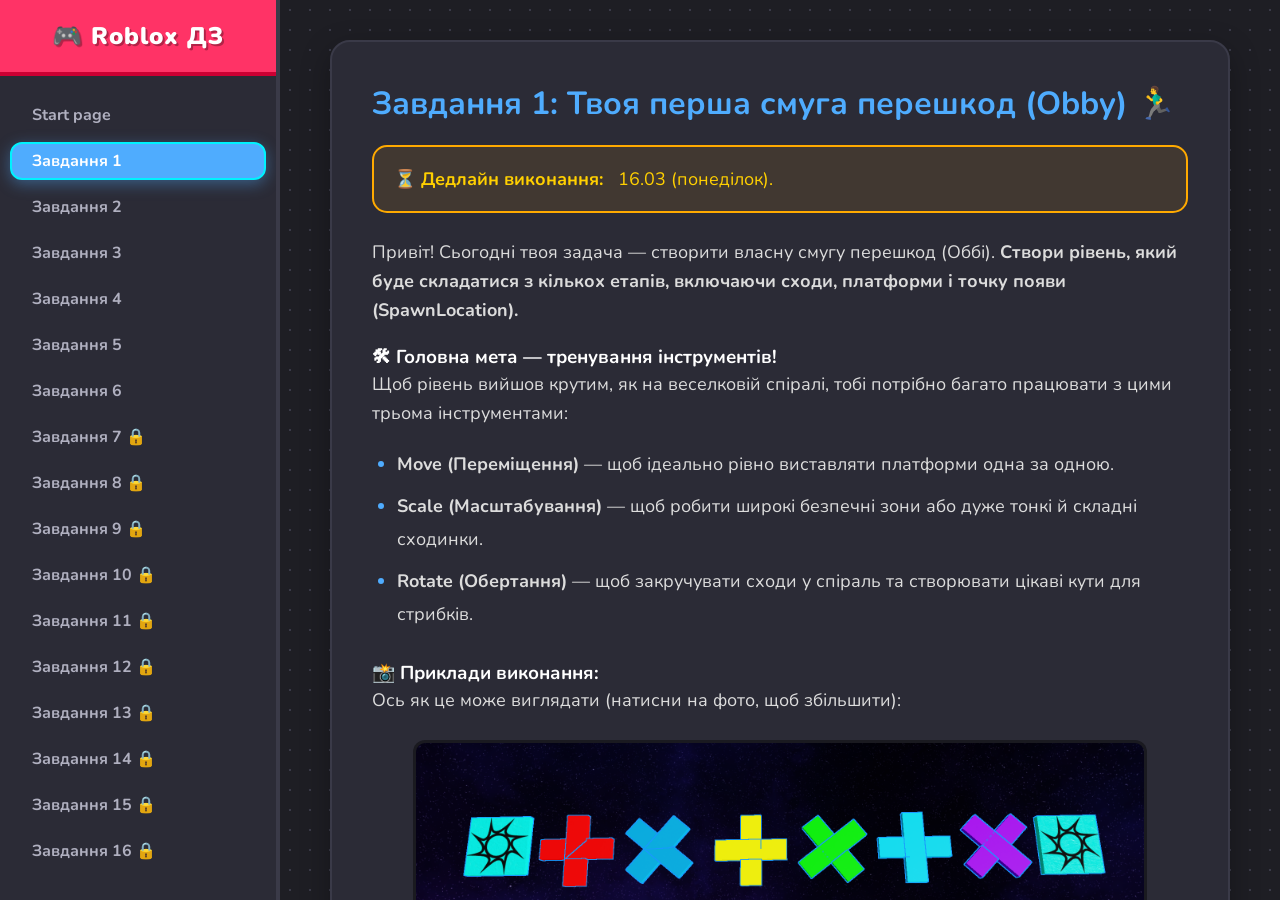
==== commit b5369974: "6" ====
--- a/hw1.html
+++ b/hw1.html
@@ -23,7 +23,7 @@
           <a href="hw3.html" class="task-link">Завдання 3 </a>
           <a href="hw4.html" class="task-link">Завдання 4 </a>
           <a href="hw5.html" class="task-link">Завдання 5 </a>
-          <a href="hw6.html" class="task-link">Завдання 6 🔒</a>
+          <a href="hw6.html" class="task-link">Завдання 6 </a>
           <a href="hw7.html" class="task-link">Завдання 7 🔒</a>
 
           <a href="hw8.html" class="task-link">Завдання 8 🔒</a>
